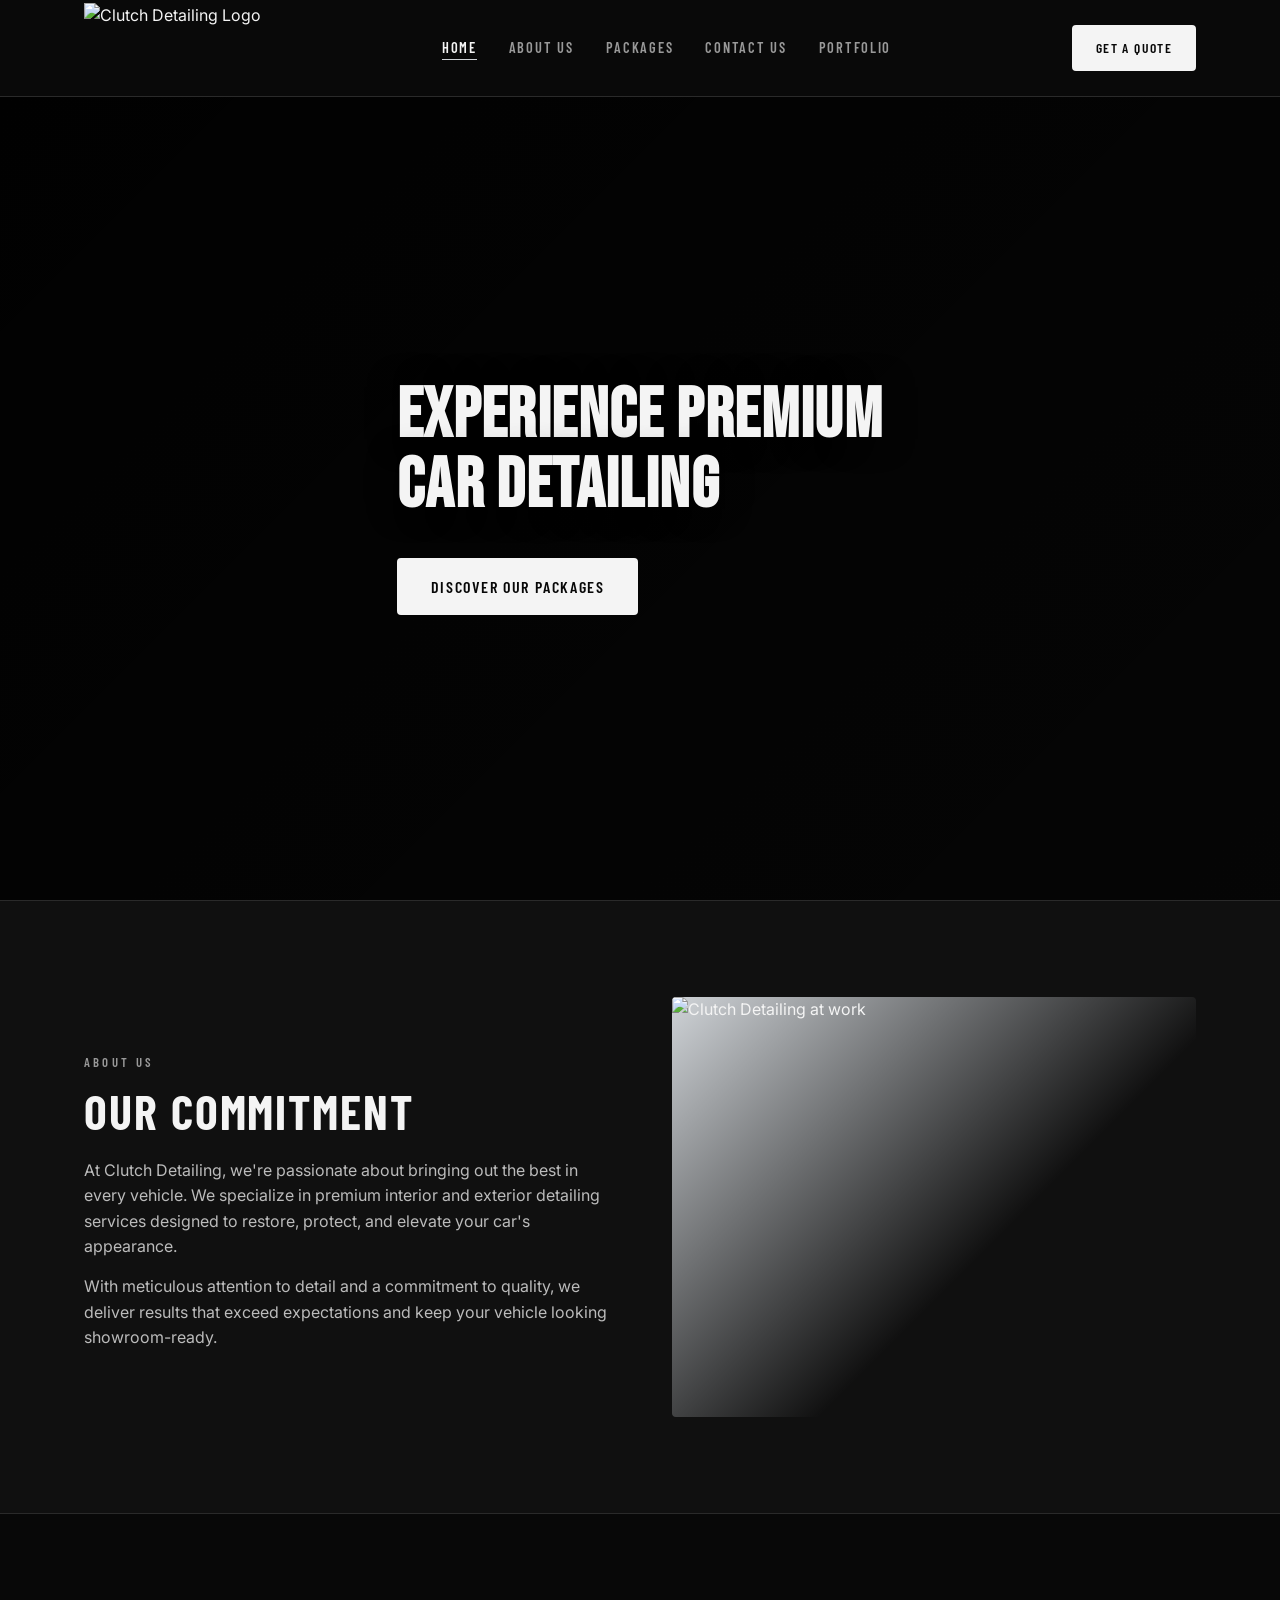
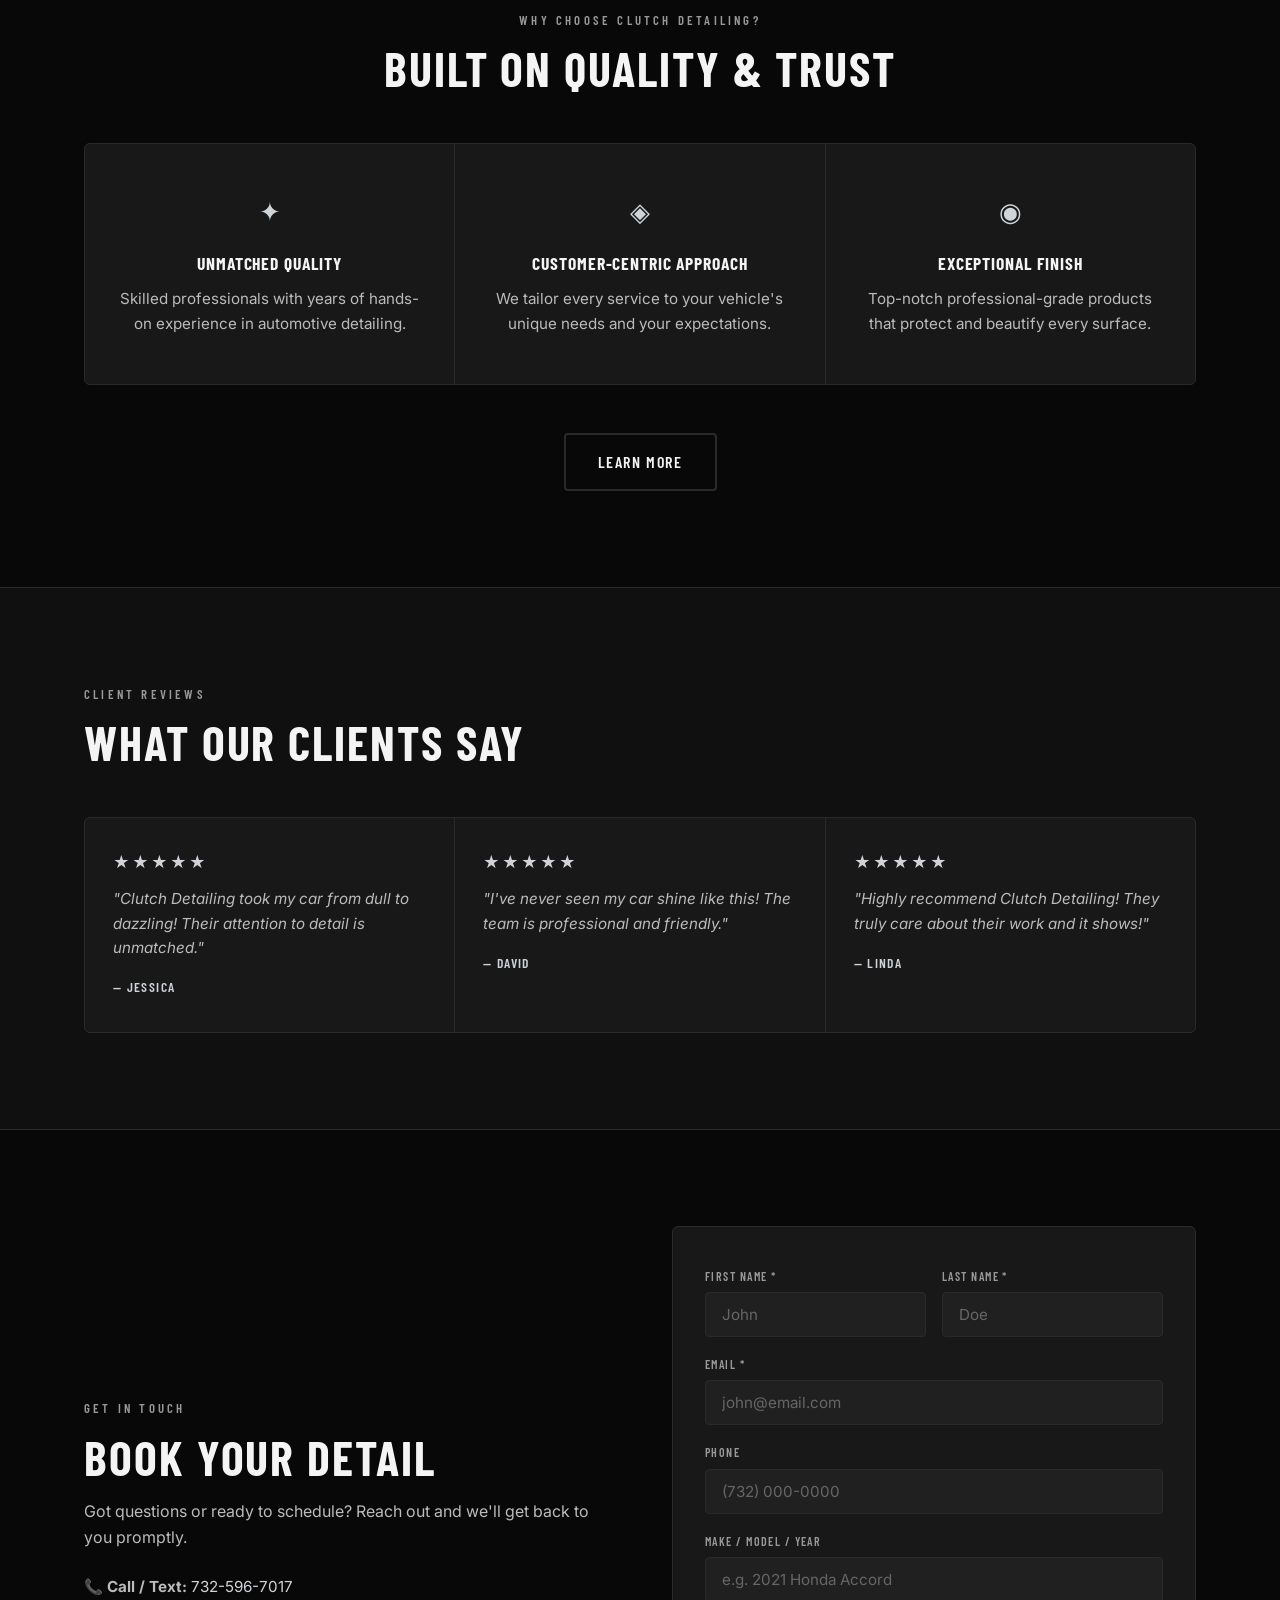
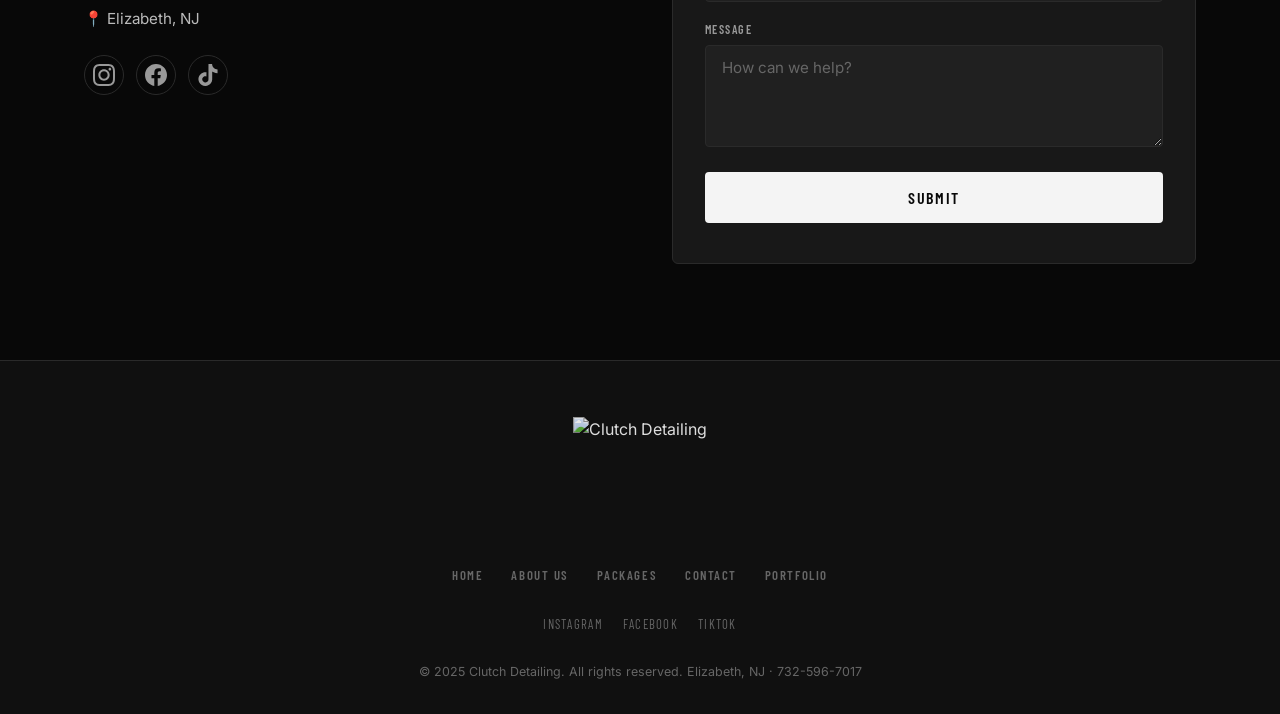
==== index.html @ 84526162 "Add files via upload" ====
<!DOCTYPE html>
<html lang="en">
<head>
  <meta charset="UTF-8" />
  <meta name="viewport" content="width=device-width, initial-scale=1.0"/>
  <title>Home | Clutch Detailing</title>
  <link rel="preconnect" href="https://fonts.googleapis.com">
  <link rel="preconnect" href="https://fonts.gstatic.com" crossorigin>
  <link href="https://fonts.googleapis.com/css2?family=Bebas+Neue&family=Inter:wght@300;400;500;600&family=Barlow+Condensed:wght@400;600;700&display=swap" rel="stylesheet">
  <link rel="stylesheet" href="style.css">
</head>
<body>

  <!-- NAV -->
  <nav id="navbar">
    <div class="nav-inner">
      <a href="index.html" class="logo">
        <img src="https://static.wixstatic.com/media/78e9cf_9a88a703f727478993127f50c611832d~mv2.png" alt="Clutch Detailing Logo">
      </a>
      <button class="hamburger" id="hamburger" aria-label="Menu">&#9776;</button>
      <ul class="nav-links" id="nav-links">
        <li><a href="index.html" class="active">Home</a></li>
        <li><a href="index.html#about">About Us</a></li>
        <li><a href="packages.html">Packages</a></li>
        <li><a href="index.html#contact">Contact Us</a></li>
        <li><a href="portfolio.html">Portfolio</a></li>
      </ul>
      <a href="index.html#contact" class="btn btn-primary nav-cta">Get a Quote</a>
    </div>
  </nav>

  <!-- HERO -->
  <section class="hero">
    <div class="hero-overlay"></div>
    <div class="hero-content">
      <h1 class="hero-title">Experience Premium<br>Car Detailing</h1>
      <a href="packages.html" class="btn btn-primary">Discover Our Packages</a>
    </div>
  </section>

  <!-- ABOUT -->
  <section class="section about" id="about">
    <div class="container two-col">
      <div class="about-text">
        <span class="eyebrow">About Us</span>
        <h2>Our Commitment</h2>
        <p>At Clutch Detailing, we're passionate about bringing out the best in every vehicle. We specialize in premium interior and exterior detailing services designed to restore, protect, and elevate your car's appearance.</p>
        <p>With meticulous attention to detail and a commitment to quality, we deliver results that exceed expectations and keep your vehicle looking showroom-ready.</p>
      </div>
      <div class="about-img">
        <img src="https://static.wixstatic.com/media/78e9cf_da832389cb584d3d9eee8fa1ee63207b~mv2.jpg" alt="Clutch Detailing at work">
      </div>
    </div>
  </section>

  <!-- WHY CHOOSE US -->
  <section class="section why">
    <div class="container">
      <span class="eyebrow">Why Choose Clutch Detailing?</span>
      <h2>Built on Quality &amp; Trust</h2>
      <div class="why-grid">
        <div class="why-card">
          <div class="why-icon">✦</div>
          <h3>Unmatched Quality</h3>
          <p>Skilled professionals with years of hands-on experience in automotive detailing.</p>
        </div>
        <div class="why-card">
          <div class="why-icon">◈</div>
          <h3>Customer-Centric Approach</h3>
          <p>We tailor every service to your vehicle's unique needs and your expectations.</p>
        </div>
        <div class="why-card">
          <div class="why-icon">◉</div>
          <h3>Exceptional Finish</h3>
          <p>Top-notch professional-grade products that protect and beautify every surface.</p>
        </div>
      </div>
      <a href="packages.html" class="btn btn-outline">Learn More</a>
    </div>
  </section>

  <!-- TESTIMONIALS -->
  <section class="section testimonials">
    <div class="container">
      <span class="eyebrow">Client Reviews</span>
      <h2>What Our Clients Say</h2>
      <div class="reviews-grid">
        <div class="review-card">
          <div class="stars">★★★★★</div>
          <p>"Clutch Detailing took my car from dull to dazzling! Their attention to detail is unmatched."</p>
          <span class="reviewer">— Jessica</span>
        </div>
        <div class="review-card">
          <div class="stars">★★★★★</div>
          <p>"I've never seen my car shine like this! The team is professional and friendly."</p>
          <span class="reviewer">— David</span>
        </div>
        <div class="review-card">
          <div class="stars">★★★★★</div>
          <p>"Highly recommend Clutch Detailing! They truly care about their work and it shows!"</p>
          <span class="reviewer">— Linda</span>
        </div>
      </div>
    </div>
  </section>

  <!-- CONTACT -->
  <section class="section contact" id="contact">
    <div class="container two-col">
      <div class="contact-text">
        <span class="eyebrow">Get in Touch</span>
        <h2>Book Your Detail</h2>
        <p>Got questions or ready to schedule? Reach out and we'll get back to you promptly.</p>
        <div class="contact-info">
          <p>📞 <strong>Call / Text:</strong> <a href="tel:7325967017">732-596-7017</a></p>
          <p>📍 Elizabeth, NJ</p>
        </div>
        <div class="social-links">
          <a href="https://www.instagram.com/clutch.nj/" target="_blank" rel="noopener" aria-label="Instagram">
            <svg viewBox="0 0 24 24" fill="currentColor" width="22" height="22"><path d="M12 2.163c3.204 0 3.584.012 4.85.07 3.252.148 4.771 1.691 4.919 4.919.058 1.265.069 1.645.069 4.849 0 3.205-.012 3.584-.069 4.849-.149 3.225-1.664 4.771-4.919 4.919-1.266.058-1.644.07-4.85.07-3.204 0-3.584-.012-4.849-.07-3.26-.149-4.771-1.699-4.919-4.92-.058-1.265-.07-1.644-.07-4.849 0-3.204.013-3.583.07-4.849.149-3.227 1.664-4.771 4.919-4.919 1.266-.057 1.645-.069 4.849-.069zm0-2.163c-3.259 0-3.667.014-4.947.072-4.358.2-6.78 2.618-6.98 6.98-.059 1.281-.073 1.689-.073 4.948 0 3.259.014 3.668.072 4.948.2 4.358 2.618 6.78 6.98 6.98 1.281.058 1.689.072 4.948.072 3.259 0 3.668-.014 4.948-.072 4.354-.2 6.782-2.618 6.979-6.98.059-1.28.073-1.689.073-4.948 0-3.259-.014-3.667-.072-4.947-.196-4.354-2.617-6.78-6.979-6.98-1.281-.059-1.69-.073-4.949-.073zm0 5.838c-3.403 0-6.162 2.759-6.162 6.162s2.759 6.163 6.162 6.163 6.162-2.759 6.162-6.163c0-3.403-2.759-6.162-6.162-6.162zm0 10.162c-2.209 0-4-1.79-4-4 0-2.209 1.791-4 4-4s4 1.791 4 4c0 2.21-1.791 4-4 4zm6.406-11.845c-.796 0-1.441.645-1.441 1.44s.645 1.44 1.441 1.44c.795 0 1.439-.645 1.439-1.44s-.644-1.44-1.439-1.44z"/></svg>
          </a>
          <a href="https://www.facebook.com/people/Clutch-Detailing/pfbid02NUtZUoUnyUtFWY7HFHaL3AyitH7oqpV26kbcjfLX3hEkeTjoqAkULZrtLoBD7NYXl/" target="_blank" rel="noopener" aria-label="Facebook">
            <svg viewBox="0 0 24 24" fill="currentColor" width="22" height="22"><path d="M24 12.073c0-6.627-5.373-12-12-12s-12 5.373-12 12c0 5.99 4.388 10.954 10.125 11.854v-8.385H7.078v-3.47h3.047V9.43c0-3.007 1.792-4.669 4.533-4.669 1.312 0 2.686.235 2.686.235v2.953H15.83c-1.491 0-1.956.925-1.956 1.874v2.25h3.328l-.532 3.47h-2.796v8.385C19.612 23.027 24 18.062 24 12.073z"/></svg>
          </a>
          <a href="https://www.tiktok.com/@clutch.nj" target="_blank" rel="noopener" aria-label="TikTok">
            <svg viewBox="0 0 24 24" fill="currentColor" width="22" height="22"><path d="M12.525.02c1.31-.02 2.61-.01 3.91-.02.08 1.53.63 3.09 1.75 4.17 1.12 1.11 2.7 1.62 4.24 1.79v4.03c-1.44-.05-2.89-.35-4.2-.97-.57-.26-1.1-.59-1.62-.93-.01 2.92.01 5.84-.02 8.75-.08 1.4-.54 2.79-1.35 3.94-1.31 1.92-3.58 3.17-5.91 3.21-1.43.08-2.86-.31-4.08-1.03-2.02-1.19-3.44-3.37-3.65-5.71-.02-.5-.03-1-.01-1.49.18-1.9 1.12-3.72 2.58-4.96 1.66-1.44 3.98-2.13 6.15-1.72.02 1.48-.04 2.96-.04 4.44-.99-.32-2.15-.23-3.02.37-.63.41-1.11 1.04-1.36 1.75-.21.51-.15 1.07-.14 1.61.24 1.64 1.82 3.02 3.5 2.87 1.12-.01 2.19-.66 2.77-1.61.19-.33.4-.67.41-1.06.1-1.79.06-3.57.07-5.36.01-4.03-.01-8.05.02-12.07z"/></svg>
          </a>
        </div>
      </div>
      <div class="contact-form-wrap">
        <form class="contact-form" action="https://api.web3forms.com/submit" method="POST" onsubmit="handleSubmit(event)">
          <input type="hidden" name="access_key" value="28c4d527-3ff7-4873-a6d3-06cf56728e34">
          <input type="hidden" name="subject" value="New Booking Inquiry – Clutch Detailing">
          <input type="checkbox" name="botcheck" style="display:none">
          <div class="form-row">
            <div class="form-group">
              <label for="fname">First Name *</label>
              <input type="text" id="fname" name="fname" required placeholder="John">
            </div>
            <div class="form-group">
              <label for="lname">Last Name *</label>
              <input type="text" id="lname" name="lname" required placeholder="Doe">
            </div>
          </div>
          <div class="form-group">
            <label for="email">Email *</label>
            <input type="email" id="email" name="email" required placeholder="john@email.com">
          </div>
          <div class="form-group">
            <label for="phone">Phone</label>
            <input type="tel" id="phone" name="phone" placeholder="(732) 000-0000">
          </div>
          <div class="form-group">
            <label for="car">Make / Model / Year</label>
            <input type="text" id="car" name="car" placeholder="e.g. 2021 Honda Accord">
          </div>
          <div class="form-group">
            <label for="message">Message</label>
            <textarea id="message" name="message" rows="4" placeholder="How can we help?"></textarea>
          </div>
          <button type="submit" class="btn btn-primary full-width">Submit</button>
          <p class="form-success" id="form-success">Thanks! We'll be in touch soon.</p>
        </form>
      </div>
    </div>
  </section>

  <!-- FOOTER -->
  <footer>
    <div class="container footer-inner">
      <img src="https://static.wixstatic.com/media/78e9cf_9a88a703f727478993127f50c611832d~mv2.png" alt="Clutch Detailing" class="footer-logo">
      <div class="footer-links">
        <a href="index.html">Home</a>
        <a href="index.html#about">About Us</a>
        <a href="packages.html">Packages</a>
        <a href="index.html#contact">Contact</a>
        <a href="portfolio.html">Portfolio</a>
      </div>
      <div class="footer-social">
        <a href="https://www.instagram.com/clutch.nj/" target="_blank" rel="noopener">Instagram</a>
        <a href="https://www.facebook.com/people/Clutch-Detailing/pfbid02NUtZUoUnyUtFWY7HFHaL3AyitH7oqpV26kbcjfLX3hEkeTjoqAkULZrtLoBD7NYXl/" target="_blank" rel="noopener">Facebook</a>
        <a href="https://www.tiktok.com/@clutch.nj" target="_blank" rel="noopener">TikTok</a>
      </div>
      <p class="footer-copy">&copy; 2025 Clutch Detailing. All rights reserved. Elizabeth, NJ · 732-596-7017</p>
    </div>
  </footer>

  <script src="script.js"></script>
</body>
</html>
---- style.css ----
/* ============================
   CLUTCH DETAILING — style.css
   Black / Gray / Chrome scheme
   ============================ */

:root {
  --black:    #080808;
  --dark:     #101010;
  --dark2:    #181818;
  --dark3:    #202020;
  --border:   #2a2a2a;
  --gray:     #666666;
  --mid:      #999999;
  --light:    #bbbbbb;
  --chrome:   #d0d4d8;
  --chrome2:  #eaeced;
  --white:    #f4f4f4;
  --accent:   #ffffff;
  --accent2:  #d0d4d8;

  --font-display: 'Bebas Neue', sans-serif;
  --font-heading: 'Barlow Condensed', sans-serif;
  --font-body:    'Inter', sans-serif;

  --radius: 4px;
  --transition: 0.25s ease;
  --shadow: 0 4px 24px rgba(0,0,0,0.6);
}

*, *::before, *::after { box-sizing: border-box; margin: 0; padding: 0; }
html { scroll-behavior: smooth; }

body {
  background-color: var(--black);
  color: var(--white);
  font-family: var(--font-body);
  font-size: 16px;
  line-height: 1.6;
  -webkit-font-smoothing: antialiased;
}

img { max-width: 100%; display: block; }
a { color: inherit; text-decoration: none; }
ul { list-style: none; }

/* ---- LAYOUT ---- */
.container { max-width: 1160px; margin: 0 auto; padding: 0 24px; }
.section { padding: 96px 0; }
.two-col { display: grid; grid-template-columns: 1fr 1fr; gap: 64px; align-items: center; }

/* ---- TYPE ---- */
h1 { font-family: var(--font-display); font-size: clamp(3rem, 8vw, 7rem); line-height: 0.95; letter-spacing: 0.02em; }
h2 { font-family: var(--font-heading); font-size: clamp(2rem, 4vw, 3rem); font-weight: 700; letter-spacing: 0.04em; line-height: 1.1; text-transform: uppercase; }
h3 { font-family: var(--font-heading); font-size: 1.5rem; font-weight: 700; letter-spacing: 0.05em; text-transform: uppercase; }
h4 { font-family: var(--font-heading); font-size: 1rem; font-weight: 600; letter-spacing: 0.08em; text-transform: uppercase; color: var(--chrome); margin-bottom: 8px; }
p { color: var(--light); max-width: 60ch; }

.eyebrow {
  display: inline-block;
  font-family: var(--font-heading);
  font-size: 0.8rem;
  font-weight: 600;
  letter-spacing: 0.25em;
  text-transform: uppercase;
  color: var(--mid);
  margin-bottom: 12px;
}

/* ---- BUTTONS ---- */
.btn {
  display: inline-block;
  padding: 14px 32px;
  font-family: var(--font-heading);
  font-size: 1rem;
  font-weight: 600;
  letter-spacing: 0.1em;
  text-transform: uppercase;
  border-radius: var(--radius);
  cursor: pointer;
  transition: all var(--transition);
  border: 2px solid transparent;
}

.btn-primary {
  background: var(--white);
  color: var(--black);
  border-color: var(--white);
}
.btn-primary:hover {
  background: var(--chrome2);
  border-color: var(--chrome2);
  transform: translateY(-2px);
  box-shadow: 0 6px 24px rgba(255,255,255,0.15);
}

.btn-outline {
  background: transparent;
  color: var(--white);
  border-color: var(--border);
}
.btn-outline:hover {
  background: var(--dark3);
  border-color: var(--chrome);
  color: var(--chrome2);
  transform: translateY(-2px);
}

.full-width { width: 100%; text-align: center; }

/* ---- NAV ---- */
#navbar {
  position: fixed;
  top: 0; left: 0; right: 0;
  z-index: 100;
  background: rgba(8,8,8,0.95);
  backdrop-filter: blur(12px);
  border-bottom: 1px solid var(--border);
  transition: background var(--transition);
}

.nav-inner {
  max-width: 1160px;
  margin: 0 auto;
  padding: 0 24px;
  height: 96px;
  display: flex;
  align-items: center;
  justify-content: space-between;
  gap: 32px;
}

.logo img { height: 90px; width: auto; }

.nav-links {
  display: flex;
  gap: 32px;
  align-items: center;
}

.nav-links a {
  font-family: var(--font-heading);
  font-size: 0.9rem;
  font-weight: 600;
  letter-spacing: 0.12em;
  text-transform: uppercase;
  color: var(--mid);
  transition: color var(--transition);
  position: relative;
}

.nav-links a::after {
  content: '';
  position: absolute;
  bottom: -4px; left: 0;
  width: 0; height: 1px;
  background: var(--chrome);
  transition: width var(--transition);
}

.nav-links a:hover,
.nav-links a.active {
  color: var(--white);
}

.nav-links a:hover::after,
.nav-links a.active::after {
  width: 100%;
}

.nav-cta {
  padding: 10px 22px;
  font-size: 0.85rem;
  white-space: nowrap;
  flex-shrink: 0;
}

.hamburger {
  display: none;
  background: none;
  border: none;
  color: var(--white);
  font-size: 1.5rem;
  cursor: pointer;
}

/* ---- HERO ---- */
.hero {
  position: relative;
  min-height: 100vh;
  display: flex;
  align-items: center;
  background-image: url('https://static.wixstatic.com/media/78e9cf_a4ec95db17694a2597416e988615ac4d~mv2.jpg');
  background-size: cover;
  background-position: center 40%;
}

.hero-overlay {
  position: absolute;
  inset: 0;
  background: linear-gradient(135deg, rgba(0,0,0,0.9) 0%, rgba(0,0,0,0.55) 60%, rgba(0,0,0,0.35) 100%);
}

.hero-content {
  position: relative;
  z-index: 1;
  max-width: 1160px;
  margin: 0 auto;
  padding: 0 24px;
  padding-top: 96px;
}

.hero-title {
  color: var(--white);
  margin-bottom: 36px;
  text-shadow: 0 2px 30px rgba(0,0,0,0.7);
  font-size: clamp(2.5rem, 5.5vw, 5rem);
  line-height: 1.0;
  letter-spacing: 0.02em;
}

/* ---- ABOUT ---- */
.about { background: var(--dark); border-top: 1px solid var(--border); }
.about-text h2 { margin-bottom: 20px; }
.about-text p { margin-bottom: 14px; }

.about-img {
  border-radius: var(--radius);
  overflow: hidden;
  position: relative;
}
.about-img::before {
  content: '';
  position: absolute;
  inset: -1px;
  background: linear-gradient(135deg, var(--chrome), transparent 60%);
  z-index: 0;
  border-radius: 6px;
}
.about-img img {
  position: relative;
  z-index: 1;
  width: 100%;
  height: 420px;
  object-fit: cover;
  border-radius: var(--radius);
}

/* ---- WHY ---- */
.why { background: var(--black); text-align: center; border-top: 1px solid var(--border); }
.why h2 { margin-bottom: 48px; }
.why .eyebrow { display: block; }

.why-grid {
  display: grid;
  grid-template-columns: repeat(3, 1fr);
  gap: 1px;
  background: var(--border);
  border: 1px solid var(--border);
  border-radius: 6px;
  overflow: hidden;
  margin-bottom: 48px;
}

.why-card {
  background: var(--dark2);
  padding: 48px 32px;
  transition: background var(--transition);
}
.why-card:hover {
  background: var(--dark3);
}

.why-icon {
  font-size: 1.6rem;
  color: var(--chrome);
  margin-bottom: 16px;
}

.why-card h3 { margin-bottom: 10px; font-size: 1.1rem; color: var(--white); }
.why-card p { font-size: 0.95rem; margin: 0 auto; color: var(--light); }

/* ---- TESTIMONIALS ---- */
.testimonials {
  background: var(--dark);
  border-top: 1px solid var(--border);
}
.testimonials .eyebrow { display: block; }
.testimonials h2 { margin-bottom: 48px; }

.reviews-grid {
  display: grid;
  grid-template-columns: repeat(3, 1fr);
  gap: 1px;
  background: var(--border);
  border: 1px solid var(--border);
  border-radius: 6px;
  overflow: hidden;
}

.review-card {
  background: var(--dark2);
  padding: 32px 28px;
}

.stars { color: var(--chrome); font-size: 1rem; margin-bottom: 12px; letter-spacing: 2px; }
.review-card p { font-size: 0.95rem; font-style: italic; color: var(--light); margin-bottom: 14px; }
.reviewer { font-family: var(--font-heading); font-size: 0.85rem; letter-spacing: 0.1em; color: var(--chrome); font-weight: 600; text-transform: uppercase; }

/* ---- CONTACT ---- */
.contact { background: var(--black); border-top: 1px solid var(--border); }
.contact-text h2 { margin-bottom: 16px; }
.contact-text p { margin-bottom: 24px; }

.contact-info p { font-size: 0.95rem; margin-bottom: 8px; max-width: none; }
.contact-info a { color: var(--chrome); }
.contact-info a:hover { color: var(--white); }

.social-links {
  display: flex;
  gap: 12px;
  margin-top: 24px;
}

.social-links a {
  display: flex;
  align-items: center;
  justify-content: center;
  width: 40px; height: 40px;
  border: 1px solid var(--border);
  border-radius: 50%;
  color: var(--mid);
  transition: all var(--transition);
}
.social-links a:hover {
  background: var(--dark3);
  color: var(--white);
  border-color: var(--chrome);
}

/* ---- FORM ---- */
.contact-form-wrap {
  background: var(--dark2);
  border: 1px solid var(--border);
  border-radius: 6px;
  padding: 40px 32px;
}

.form-row { display: grid; grid-template-columns: 1fr 1fr; gap: 16px; }
.form-group { margin-bottom: 18px; }

.form-group label {
  display: block;
  font-family: var(--font-heading);
  font-size: 0.75rem;
  font-weight: 600;
  letter-spacing: 0.12em;
  text-transform: uppercase;
  color: var(--mid);
  margin-bottom: 6px;
}

.form-group input,
.form-group textarea {
  width: 100%;
  background: var(--dark3);
  border: 1px solid var(--border);
  border-radius: var(--radius);
  padding: 12px 16px;
  color: var(--white);
  font-family: var(--font-body);
  font-size: 0.95rem;
  transition: border-color var(--transition);
  -webkit-appearance: none;
}
.form-group input:focus,
.form-group textarea:focus {
  outline: none;
  border-color: var(--chrome);
}
.form-group input::placeholder,
.form-group textarea::placeholder {
  color: var(--gray);
}

.form-success {
  display: none;
  color: #7dd3a8;
  font-size: 0.9rem;
  margin-top: 12px;
  text-align: center;
}

/* ---- PAGE HERO ---- */
.page-hero {
  position: relative;
  height: 380px;
  display: flex;
  align-items: center;
  background-size: cover;
  background-position: center;
  margin-top: 96px;
}

.page-hero-dark { background: var(--dark2); }

.page-hero-overlay {
  position: absolute;
  inset: 0;
  background: rgba(0,0,0,0.7);
}

.page-hero-content {
  position: relative;
  z-index: 1;
  max-width: 1160px;
  margin: 0 auto;
  padding: 0 24px;
  text-align: center;
  width: 100%;
}

.page-hero-content h1 { font-size: clamp(2.5rem, 6vw, 5rem); margin-top: 8px; }
.page-hero-content p {
  color: var(--mid);
  font-size: 1.05rem;
  margin: 12px auto 0;
  max-width: 50ch;
  text-align: center;
}

/* ---- PACKAGES ---- */
.packages-section { background: var(--black); }

.pkg-tabs {
  display: flex;
  gap: 0;
  flex-wrap: wrap;
  margin-bottom: 48px;
  border: 1px solid var(--border);
  border-radius: var(--radius);
  overflow: hidden;
  width: fit-content;
}

.pkg-tab {
  background: var(--dark2);
  border: none;
  border-right: 1px solid var(--border);
  color: var(--mid);
  font-family: var(--font-heading);
  font-size: 0.85rem;
  font-weight: 600;
  letter-spacing: 0.1em;
  text-transform: uppercase;
  padding: 12px 24px;
  cursor: pointer;
  transition: all var(--transition);
}
.pkg-tab:last-child { border-right: none; }
.pkg-tab:hover { background: var(--dark3); color: var(--white); }
.pkg-tab.active { background: var(--white); color: var(--black); }

.packages-grid {
  display: grid;
  grid-template-columns: repeat(2, 1fr);
  gap: 1px;
  background: var(--border);
  border: 1px solid var(--border);
  border-radius: 6px;
  overflow: hidden;
  margin-bottom: 56px;
}

.pkg-card {
  background: var(--dark2);
  padding: 36px 32px;
  position: relative;
  transition: background var(--transition);
}
.pkg-card:hover { background: var(--dark3); }

.pkg-card.featured {
  background: var(--dark3);
  border: none;
  outline: 1px solid var(--chrome);
  outline-offset: -1px;
  z-index: 1;
}

.pkg-badge {
  display: inline-block;
  font-family: var(--font-heading);
  font-size: 0.7rem;
  font-weight: 600;
  letter-spacing: 0.15em;
  text-transform: uppercase;
  color: var(--mid);
  border: 1px solid var(--border);
  padding: 3px 10px;
  border-radius: 2px;
  margin-bottom: 12px;
}

.pkg-featured-label {
  position: absolute;
  top: 20px; right: 20px;
  font-family: var(--font-heading);
  font-size: 0.7rem;
  font-weight: 600;
  letter-spacing: 0.12em;
  text-transform: uppercase;
  background: var(--white);
  color: var(--black);
  padding: 4px 10px;
  border-radius: 2px;
}

.pkg-card h3 { font-size: 1.6rem; margin-bottom: 10px; }

.pkg-desc {
  font-size: 0.95rem;
  color: var(--mid);
  margin-bottom: 24px;
  max-width: 45ch;
}

.pkg-section { margin-bottom: 20px; }

.pkg-section h4 {
  color: var(--chrome);
  font-size: 0.75rem;
  letter-spacing: 0.18em;
  margin-bottom: 10px;
}

.pkg-section ul { padding-left: 0; }

.pkg-section li {
  font-size: 0.9rem;
  color: var(--light);
  padding: 5px 0 5px 16px;
  border-bottom: 1px solid rgba(255,255,255,0.04);
  position: relative;
}
.pkg-section li::before {
  content: '—';
  position: absolute;
  left: 0;
  color: var(--gray);
  font-size: 0.7rem;
}

.pkg-note {
  font-size: 0.85rem;
  color: var(--gray);
  margin-bottom: 10px;
  font-style: italic;
  max-width: none;
}

.pkg-card .btn { margin-top: 24px; width: 100%; text-align: center; }

.packages-cta {
  text-align: center;
  padding: 48px 0 0;
  border-top: 1px solid var(--border);
}
.packages-cta p {
  font-size: 1.1rem;
  margin: 0 auto 20px;
  text-align: center;
  color: var(--mid);
}

/* ---- PORTFOLIO ---- */
.portfolio-section { background: var(--black); }

.portfolio-grid {
  display: grid;
  grid-template-columns: repeat(3, 1fr);
  gap: 1px;
  background: var(--border);
  border: 1px solid var(--border);
  border-radius: 6px;
  overflow: hidden;
  margin-bottom: 56px;
}

.portfolio-item {
  position: relative;
  overflow: hidden;
  aspect-ratio: 4/3;
  background: var(--dark2);
}

.portfolio-item img {
  width: 100%;
  height: 100%;
  object-fit: cover;
  transition: transform 0.5s ease;
  filter: grayscale(20%);
}
.portfolio-item:hover img {
  transform: scale(1.05);
  filter: grayscale(0%);
}

.placeholder-img {
  display: flex;
  align-items: center;
  justify-content: center;
  border: 2px dashed var(--border);
}

.placeholder-content {
  text-align: center;
  color: var(--gray);
  font-family: var(--font-heading);
  font-size: 0.9rem;
  letter-spacing: 0.1em;
  text-transform: uppercase;
}

.portfolio-caption {
  position: absolute;
  bottom: 0; left: 0; right: 0;
  background: linear-gradient(transparent, rgba(0,0,0,0.85));
  padding: 28px 16px 14px;
  font-family: var(--font-heading);
  font-size: 0.8rem;
  letter-spacing: 0.12em;
  text-transform: uppercase;
  color: var(--chrome);
  opacity: 0;
  transition: opacity var(--transition);
}
.portfolio-item:hover .portfolio-caption { opacity: 1; }

/* ---- FOOTER ---- */
footer {
  background: var(--dark);
  border-top: 1px solid var(--border);
  padding: 56px 0 32px;
}

.footer-inner {
  display: flex;
  flex-direction: column;
  align-items: center;
  gap: 28px;
  text-align: center;
}

.footer-logo { height: 120px; width: auto; opacity: 0.9; }

.footer-links {
  display: flex;
  gap: 28px;
  flex-wrap: wrap;
  justify-content: center;
}

.footer-links a {
  font-family: var(--font-heading);
  font-size: 0.8rem;
  font-weight: 600;
  letter-spacing: 0.12em;
  text-transform: uppercase;
  color: var(--gray);
  transition: color var(--transition);
}
.footer-links a:hover { color: var(--white); }

.footer-social {
  display: flex;
  gap: 20px;
}

.footer-social a {
  font-family: var(--font-heading);
  font-size: 0.8rem;
  letter-spacing: 0.1em;
  text-transform: uppercase;
  color: var(--gray);
  transition: color var(--transition);
}
.footer-social a:hover { color: var(--chrome); }

.footer-copy {
  font-size: 0.78rem;
  color: var(--gray);
  max-width: none;
  text-align: center;
}

/* ---- RESPONSIVE ---- */
@media (max-width: 900px) {
  .two-col { grid-template-columns: 1fr; gap: 40px; }
  .why-grid { grid-template-columns: 1fr; }
  .reviews-grid { grid-template-columns: 1fr; max-width: 500px; margin: 0 auto; }
  .packages-grid { grid-template-columns: 1fr; }
  .portfolio-grid { grid-template-columns: repeat(2, 1fr); }
  .form-row { grid-template-columns: 1fr; }
}

@media (max-width: 640px) {
  .nav-links {
    display: none;
    flex-direction: column;
    position: absolute;
    top: 96px; left: 0; right: 0;
    background: rgba(8,8,8,0.99);
    padding: 20px 24px 28px;
    gap: 20px;
    border-bottom: 1px solid var(--border);
  }
  .nav-links.open { display: flex; }
  .hamburger { display: block; }
  .nav-cta { display: none; }
  .section { padding: 64px 0; }
  .portfolio-grid { grid-template-columns: 1fr; }
  .page-hero { height: 260px; }
  .pkg-tabs { width: 100%; }
  .pkg-tab { flex: 1; text-align: center; }
}

/* ---- PKG FILTER ---- */
.pkg-card.hidden { display: none; }
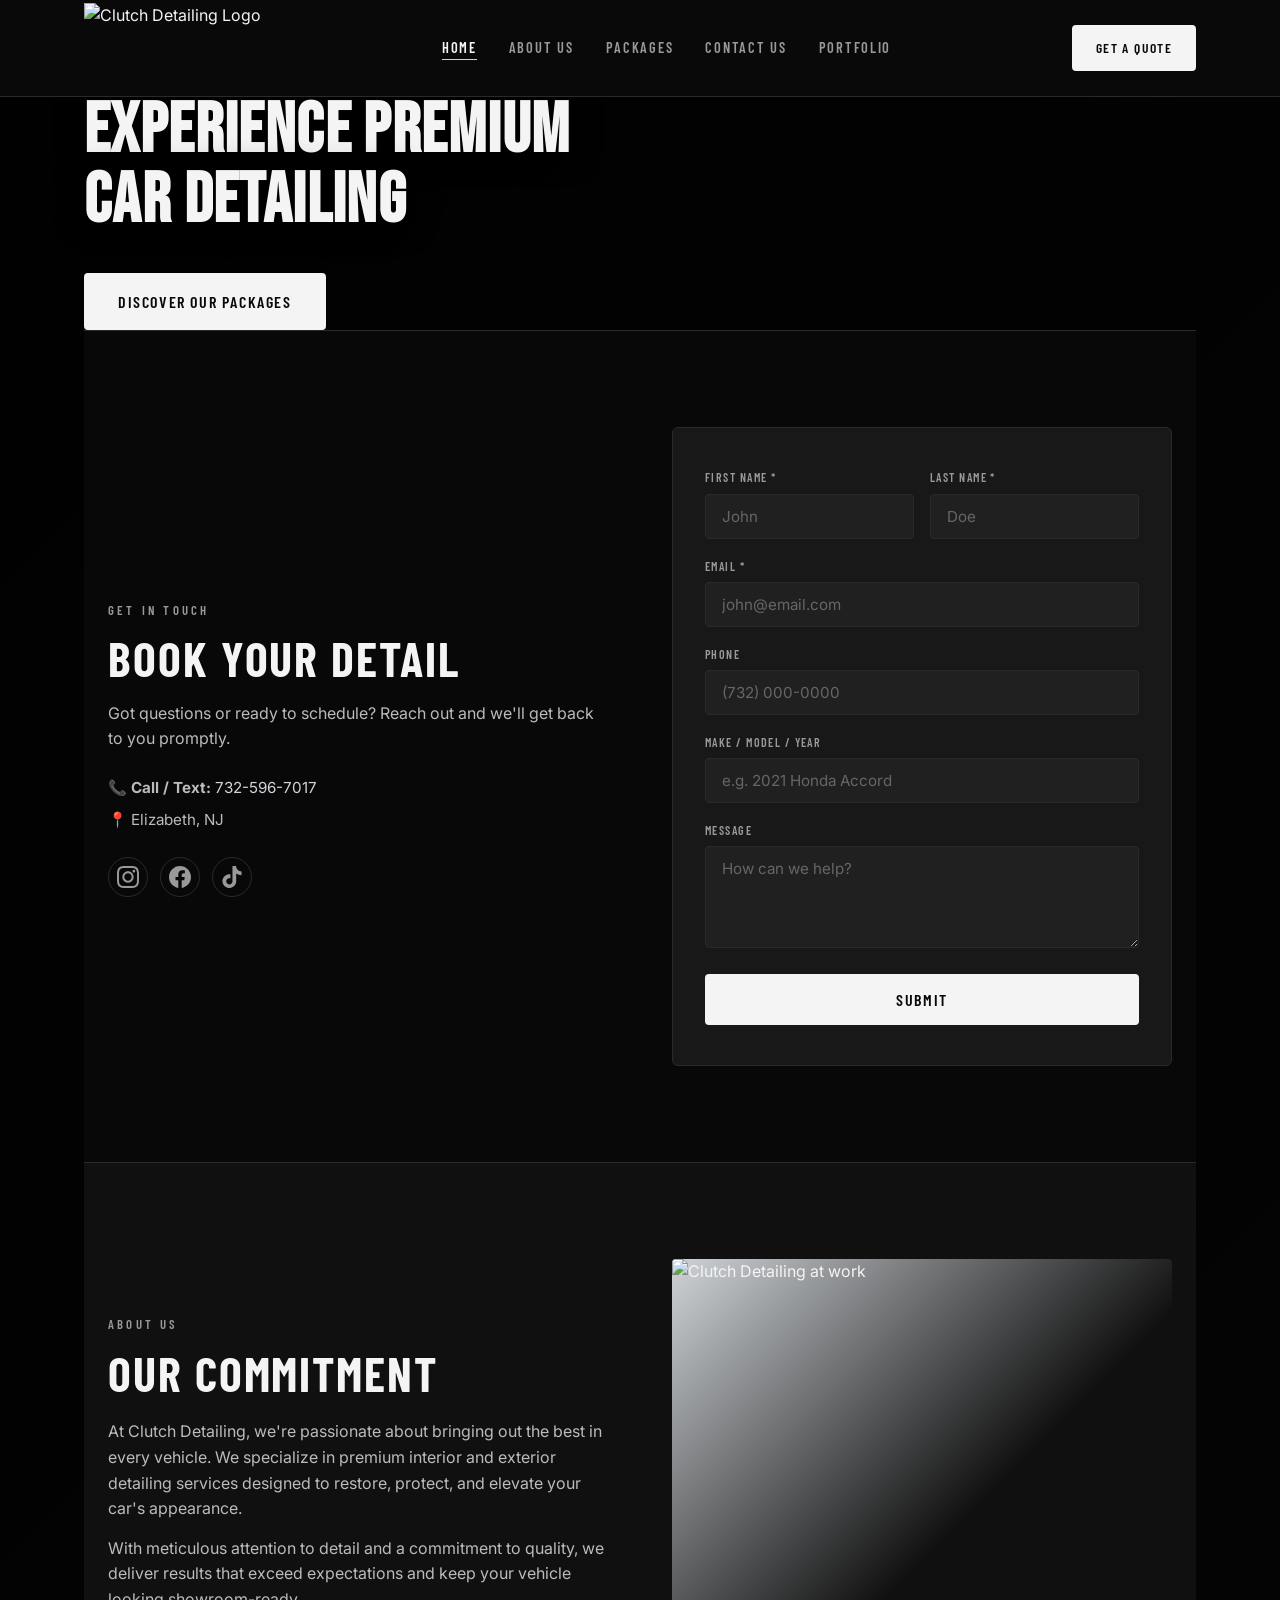
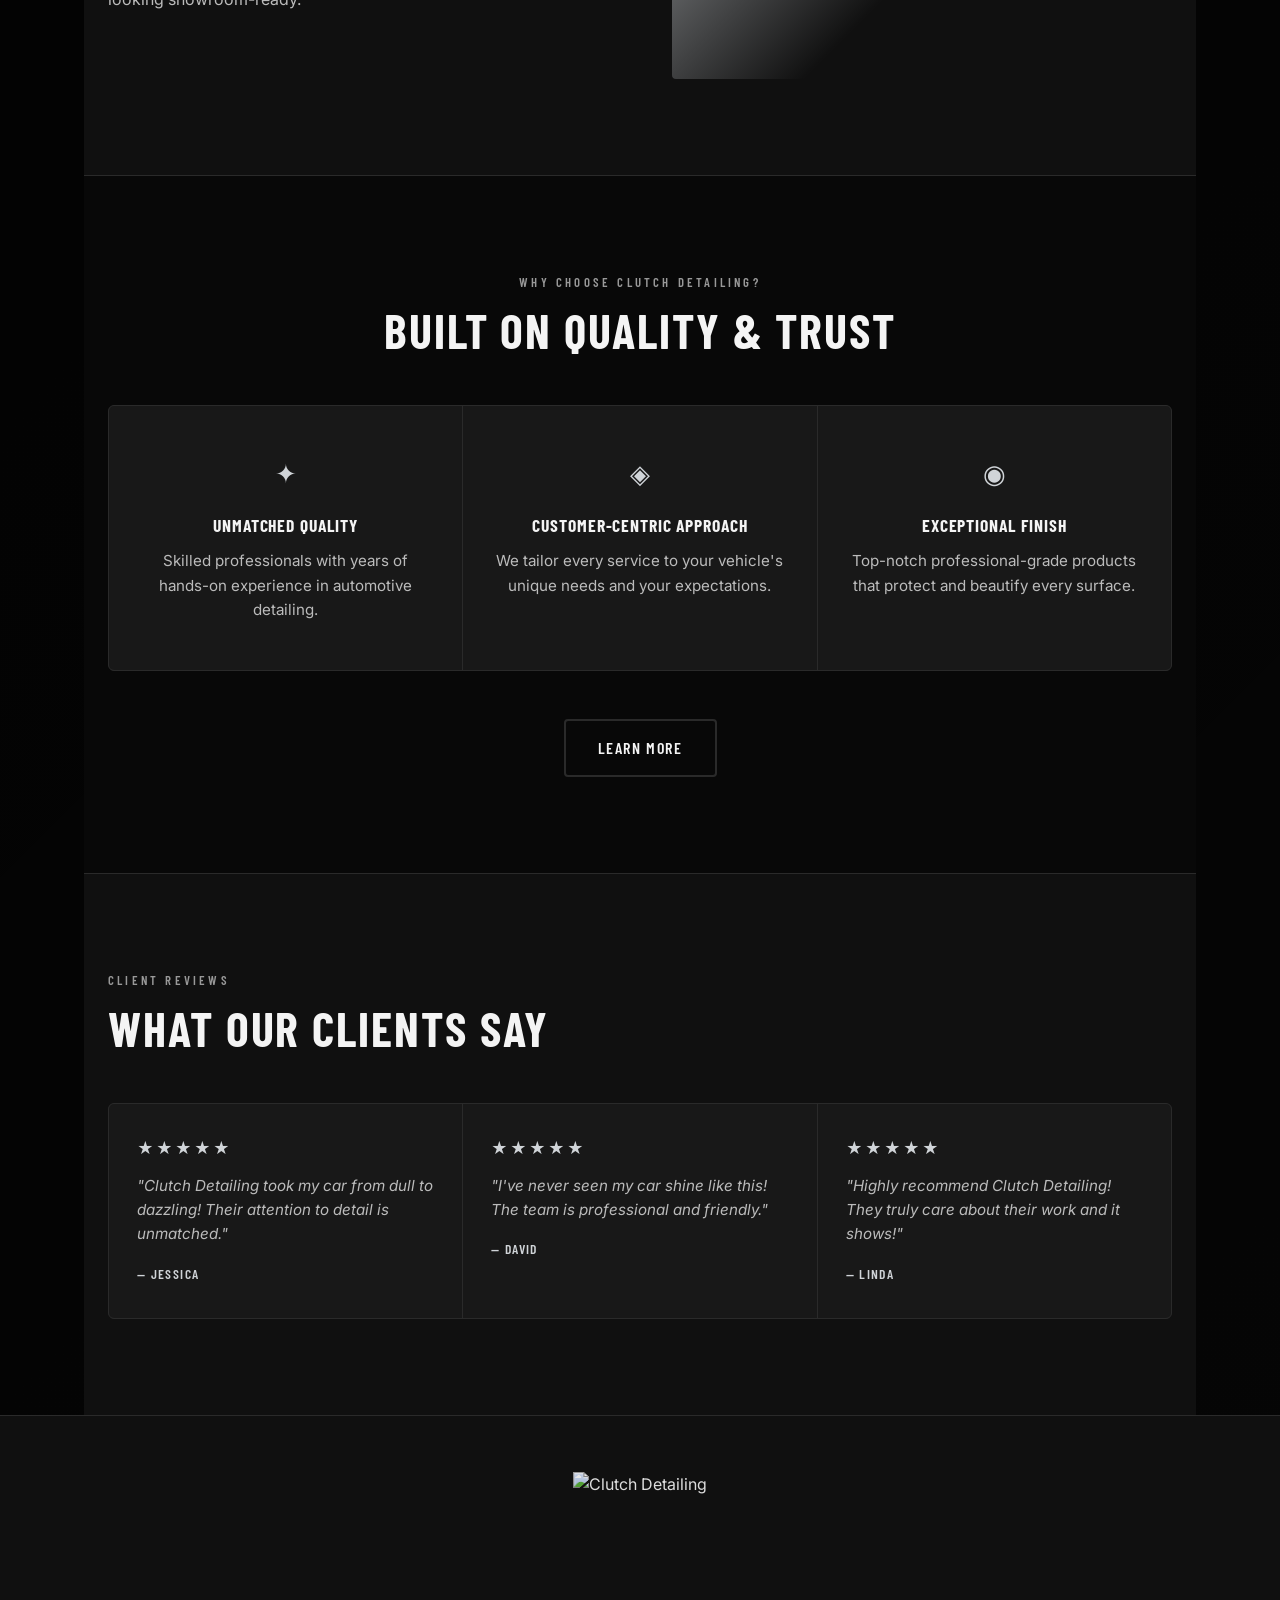
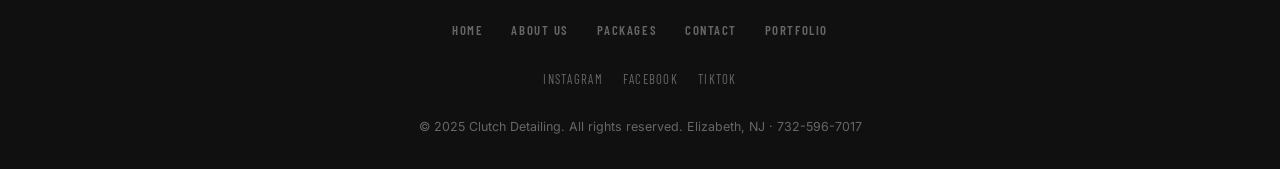
==== commit 46065f1f: "Add contact section with booking form Added a contact section with a form for booking inquiries, inc" ====
--- a/index.html
+++ b/index.html
@@ -35,6 +35,61 @@
     <div class="hero-content">
       <h1 class="hero-title">Experience Premium<br>Car Detailing</h1>
       <a href="packages.html" class="btn btn-primary">Discover Our Packages</a>
+        <section class="section contact" id="contact">
+    <div class="container two-col">
+      <div class="contact-text">
+        <span class="eyebrow">Get in Touch</span>
+        <h2>Book Your Detail</h2>
+        <p>Got questions or ready to schedule? Reach out and we'll get back to you promptly.</p>
+        <div class="contact-info">
+          <p>📞 <strong>Call / Text:</strong> <a href="tel:7325967017">732-596-7017</a></p>
+          <p>📍 Elizabeth, NJ</p>
+        </div>
+        <div class="social-links">
+          <a href="https://www.instagram.com/clutch.nj/" target="_blank" rel="noopener" aria-label="Instagram">
+            <svg viewBox="0 0 24 24" fill="currentColor" width="22" height="22"><path d="M12 2.163c3.204 0 3.584.012 4.85.07 3.252.148 4.771 1.691 4.919 4.919.058 1.265.069 1.645.069 4.849 0 3.205-.012 3.584-.069 4.849-.149 3.225-1.664 4.771-4.919 4.919-1.266.058-1.644.07-4.85.07-3.204 0-3.584-.012-4.849-.07-3.26-.149-4.771-1.699-4.919-4.92-.058-1.265-.07-1.644-.07-4.849 0-3.204.013-3.583.07-4.849.149-3.227 1.664-4.771 4.919-4.919 1.266-.057 1.645-.069 4.849-.069zm0-2.163c-3.259 0-3.667.014-4.947.072-4.358.2-6.78 2.618-6.98 6.98-.059 1.281-.073 1.689-.073 4.948 0 3.259.014 3.668.072 4.948.2 4.358 2.618 6.78 6.98 6.98 1.281.058 1.689.072 4.948.072 3.259 0 3.668-.014 4.948-.072 4.354-.2 6.782-2.618 6.979-6.98.059-1.28.073-1.689.073-4.948 0-3.259-.014-3.667-.072-4.947-.196-4.354-2.617-6.78-6.979-6.98-1.281-.059-1.69-.073-4.949-.073zm0 5.838c-3.403 0-6.162 2.759-6.162 6.162s2.759 6.163 6.162 6.163 6.162-2.759 6.162-6.163c0-3.403-2.759-6.162-6.162-6.162zm0 10.162c-2.209 0-4-1.79-4-4 0-2.209 1.791-4 4-4s4 1.791 4 4c0 2.21-1.791 4-4 4zm6.406-11.845c-.796 0-1.441.645-1.441 1.44s.645 1.44 1.441 1.44c.795 0 1.439-.645 1.439-1.44s-.644-1.44-1.439-1.44z"/></svg>
+          </a>
+          <a href="https://www.facebook.com/people/Clutch-Detailing/pfbid02NUtZUoUnyUtFWY7HFHaL3AyitH7oqpV26kbcjfLX3hEkeTjoqAkULZrtLoBD7NYXl/" target="_blank" rel="noopener" aria-label="Facebook">
+            <svg viewBox="0 0 24 24" fill="currentColor" width="22" height="22"><path d="M24 12.073c0-6.627-5.373-12-12-12s-12 5.373-12 12c0 5.99 4.388 10.954 10.125 11.854v-8.385H7.078v-3.47h3.047V9.43c0-3.007 1.792-4.669 4.533-4.669 1.312 0 2.686.235 2.686.235v2.953H15.83c-1.491 0-1.956.925-1.956 1.874v2.25h3.328l-.532 3.47h-2.796v8.385C19.612 23.027 24 18.062 24 12.073z"/></svg>
+          </a>
+          <a href="https://www.tiktok.com/@clutch.nj" target="_blank" rel="noopener" aria-label="TikTok">
+            <svg viewBox="0 0 24 24" fill="currentColor" width="22" height="22"><path d="M12.525.02c1.31-.02 2.61-.01 3.91-.02.08 1.53.63 3.09 1.75 4.17 1.12 1.11 2.7 1.62 4.24 1.79v4.03c-1.44-.05-2.89-.35-4.2-.97-.57-.26-1.1-.59-1.62-.93-.01 2.92.01 5.84-.02 8.75-.08 1.4-.54 2.79-1.35 3.94-1.31 1.92-3.58 3.17-5.91 3.21-1.43.08-2.86-.31-4.08-1.03-2.02-1.19-3.44-3.37-3.65-5.71-.02-.5-.03-1-.01-1.49.18-1.9 1.12-3.72 2.58-4.96 1.66-1.44 3.98-2.13 6.15-1.72.02 1.48-.04 2.96-.04 4.44-.99-.32-2.15-.23-3.02.37-.63.41-1.11 1.04-1.36 1.75-.21.51-.15 1.07-.14 1.61.24 1.64 1.82 3.02 3.5 2.87 1.12-.01 2.19-.66 2.77-1.61.19-.33.4-.67.41-1.06.1-1.79.06-3.57.07-5.36.01-4.03-.01-8.05.02-12.07z"/></svg>
+          </a>
+        </div>
+      </div>
+      <div class="contact-form-wrap">
+        <form class="contact-form" action="https://api.web3forms.com/submit" method="POST" onsubmit="handleSubmit(event)">
+          <input type="hidden" name="access_key" value="28c4d527-3ff7-4873-a6d3-06cf56728e34">
+          <input type="hidden" name="subject" value="New Booking Inquiry – Clutch Detailing">
+          <input type="checkbox" name="botcheck" style="display:none">
+          <div class="form-row">
+            <div class="form-group">
+              <label for="fname">First Name *</label>
+              <input type="text" id="fname" name="fname" required placeholder="John">
+            </div>
+            <div class="form-group">
+              <label for="lname">Last Name *</label>
+              <input type="text" id="lname" name="lname" required placeholder="Doe">
+            </div>
+          </div>
+          <div class="form-group">
+            <label for="email">Email *</label>
+            <input type="email" id="email" name="email" required placeholder="john@email.com">
+          </div>
+          <div class="form-group">
+            <label for="phone">Phone</label>
+            <input type="tel" id="phone" name="phone" placeholder="(732) 000-0000">
+          </div>
+          <div class="form-group">
+            <label for="car">Make / Model / Year</label>
+            <input type="text" id="car" name="car" placeholder="e.g. 2021 Honda Accord">
+          </div>
+          <div class="form-group">
+            <label for="message">Message</label>
+            <textarea id="message" name="message" rows="4" placeholder="How can we help?"></textarea>
+          </div>
+          <button type="submit" class="btn btn-primary full-width">Submit</button>
+          <p class="form-success" id="form-success">Thanks! We'll be in touch soon.</p>
     </div>
   </section>
 
@@ -105,61 +160,7 @@
   </section>
 
   <!-- CONTACT -->
-  <section class="section contact" id="contact">
-    <div class="container two-col">
-      <div class="contact-text">
-        <span class="eyebrow">Get in Touch</span>
-        <h2>Book Your Detail</h2>
-        <p>Got questions or ready to schedule? Reach out and we'll get back to you promptly.</p>
-        <div class="contact-info">
-          <p>📞 <strong>Call / Text:</strong> <a href="tel:7325967017">732-596-7017</a></p>
-          <p>📍 Elizabeth, NJ</p>
-        </div>
-        <div class="social-links">
-          <a href="https://www.instagram.com/clutch.nj/" target="_blank" rel="noopener" aria-label="Instagram">
-            <svg viewBox="0 0 24 24" fill="currentColor" width="22" height="22"><path d="M12 2.163c3.204 0 3.584.012 4.85.07 3.252.148 4.771 1.691 4.919 4.919.058 1.265.069 1.645.069 4.849 0 3.205-.012 3.584-.069 4.849-.149 3.225-1.664 4.771-4.919 4.919-1.266.058-1.644.07-4.85.07-3.204 0-3.584-.012-4.849-.07-3.26-.149-4.771-1.699-4.919-4.92-.058-1.265-.07-1.644-.07-4.849 0-3.204.013-3.583.07-4.849.149-3.227 1.664-4.771 4.919-4.919 1.266-.057 1.645-.069 4.849-.069zm0-2.163c-3.259 0-3.667.014-4.947.072-4.358.2-6.78 2.618-6.98 6.98-.059 1.281-.073 1.689-.073 4.948 0 3.259.014 3.668.072 4.948.2 4.358 2.618 6.78 6.98 6.98 1.281.058 1.689.072 4.948.072 3.259 0 3.668-.014 4.948-.072 4.354-.2 6.782-2.618 6.979-6.98.059-1.28.073-1.689.073-4.948 0-3.259-.014-3.667-.072-4.947-.196-4.354-2.617-6.78-6.979-6.98-1.281-.059-1.69-.073-4.949-.073zm0 5.838c-3.403 0-6.162 2.759-6.162 6.162s2.759 6.163 6.162 6.163 6.162-2.759 6.162-6.163c0-3.403-2.759-6.162-6.162-6.162zm0 10.162c-2.209 0-4-1.79-4-4 0-2.209 1.791-4 4-4s4 1.791 4 4c0 2.21-1.791 4-4 4zm6.406-11.845c-.796 0-1.441.645-1.441 1.44s.645 1.44 1.441 1.44c.795 0 1.439-.645 1.439-1.44s-.644-1.44-1.439-1.44z"/></svg>
-          </a>
-          <a href="https://www.facebook.com/people/Clutch-Detailing/pfbid02NUtZUoUnyUtFWY7HFHaL3AyitH7oqpV26kbcjfLX3hEkeTjoqAkULZrtLoBD7NYXl/" target="_blank" rel="noopener" aria-label="Facebook">
-            <svg viewBox="0 0 24 24" fill="currentColor" width="22" height="22"><path d="M24 12.073c0-6.627-5.373-12-12-12s-12 5.373-12 12c0 5.99 4.388 10.954 10.125 11.854v-8.385H7.078v-3.47h3.047V9.43c0-3.007 1.792-4.669 4.533-4.669 1.312 0 2.686.235 2.686.235v2.953H15.83c-1.491 0-1.956.925-1.956 1.874v2.25h3.328l-.532 3.47h-2.796v8.385C19.612 23.027 24 18.062 24 12.073z"/></svg>
-          </a>
-          <a href="https://www.tiktok.com/@clutch.nj" target="_blank" rel="noopener" aria-label="TikTok">
-            <svg viewBox="0 0 24 24" fill="currentColor" width="22" height="22"><path d="M12.525.02c1.31-.02 2.61-.01 3.91-.02.08 1.53.63 3.09 1.75 4.17 1.12 1.11 2.7 1.62 4.24 1.79v4.03c-1.44-.05-2.89-.35-4.2-.97-.57-.26-1.1-.59-1.62-.93-.01 2.92.01 5.84-.02 8.75-.08 1.4-.54 2.79-1.35 3.94-1.31 1.92-3.58 3.17-5.91 3.21-1.43.08-2.86-.31-4.08-1.03-2.02-1.19-3.44-3.37-3.65-5.71-.02-.5-.03-1-.01-1.49.18-1.9 1.12-3.72 2.58-4.96 1.66-1.44 3.98-2.13 6.15-1.72.02 1.48-.04 2.96-.04 4.44-.99-.32-2.15-.23-3.02.37-.63.41-1.11 1.04-1.36 1.75-.21.51-.15 1.07-.14 1.61.24 1.64 1.82 3.02 3.5 2.87 1.12-.01 2.19-.66 2.77-1.61.19-.33.4-.67.41-1.06.1-1.79.06-3.57.07-5.36.01-4.03-.01-8.05.02-12.07z"/></svg>
-          </a>
-        </div>
-      </div>
-      <div class="contact-form-wrap">
-        <form class="contact-form" action="https://api.web3forms.com/submit" method="POST" onsubmit="handleSubmit(event)">
-          <input type="hidden" name="access_key" value="28c4d527-3ff7-4873-a6d3-06cf56728e34">
-          <input type="hidden" name="subject" value="New Booking Inquiry – Clutch Detailing">
-          <input type="checkbox" name="botcheck" style="display:none">
-          <div class="form-row">
-            <div class="form-group">
-              <label for="fname">First Name *</label>
-              <input type="text" id="fname" name="fname" required placeholder="John">
-            </div>
-            <div class="form-group">
-              <label for="lname">Last Name *</label>
-              <input type="text" id="lname" name="lname" required placeholder="Doe">
-            </div>
-          </div>
-          <div class="form-group">
-            <label for="email">Email *</label>
-            <input type="email" id="email" name="email" required placeholder="john@email.com">
-          </div>
-          <div class="form-group">
-            <label for="phone">Phone</label>
-            <input type="tel" id="phone" name="phone" placeholder="(732) 000-0000">
-          </div>
-          <div class="form-group">
-            <label for="car">Make / Model / Year</label>
-            <input type="text" id="car" name="car" placeholder="e.g. 2021 Honda Accord">
-          </div>
-          <div class="form-group">
-            <label for="message">Message</label>
-            <textarea id="message" name="message" rows="4" placeholder="How can we help?"></textarea>
-          </div>
-          <button type="submit" class="btn btn-primary full-width">Submit</button>
-          <p class="form-success" id="form-success">Thanks! We'll be in touch soon.</p>
+
         </form>
       </div>
     </div>
